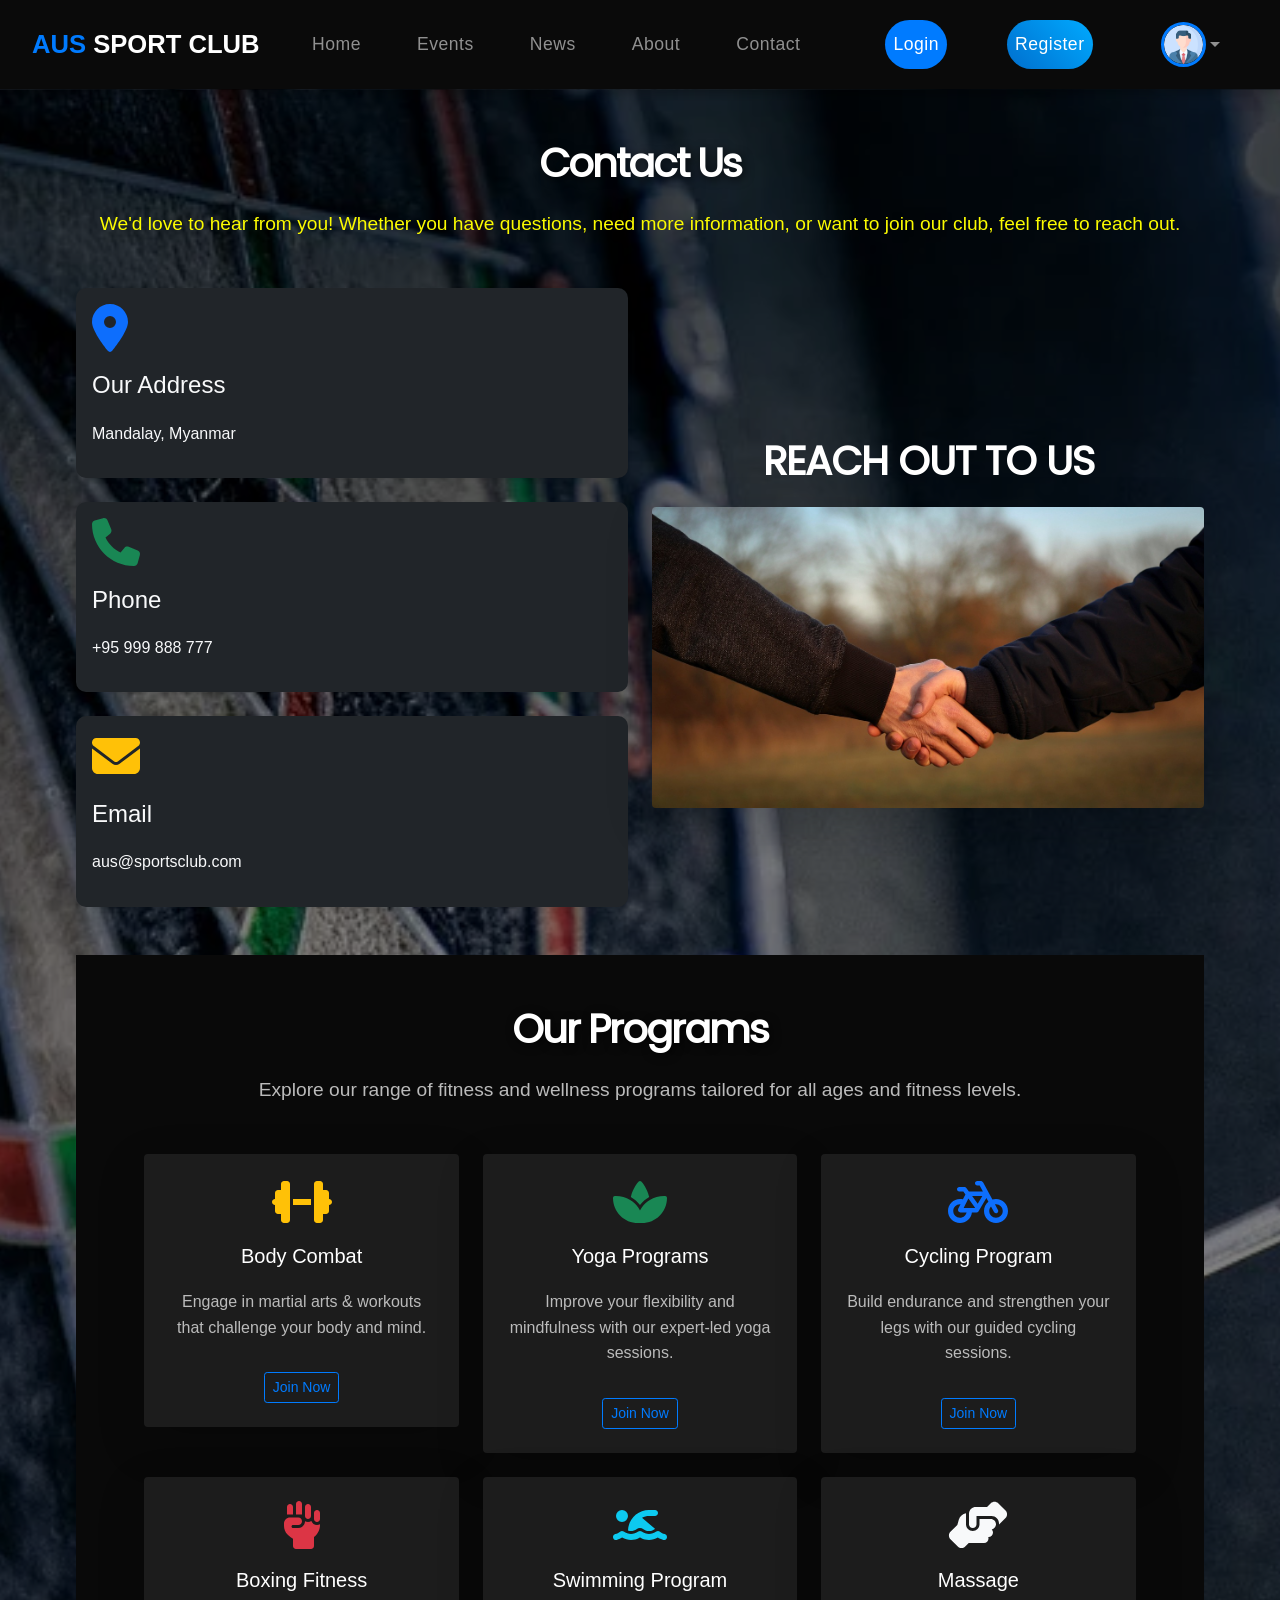
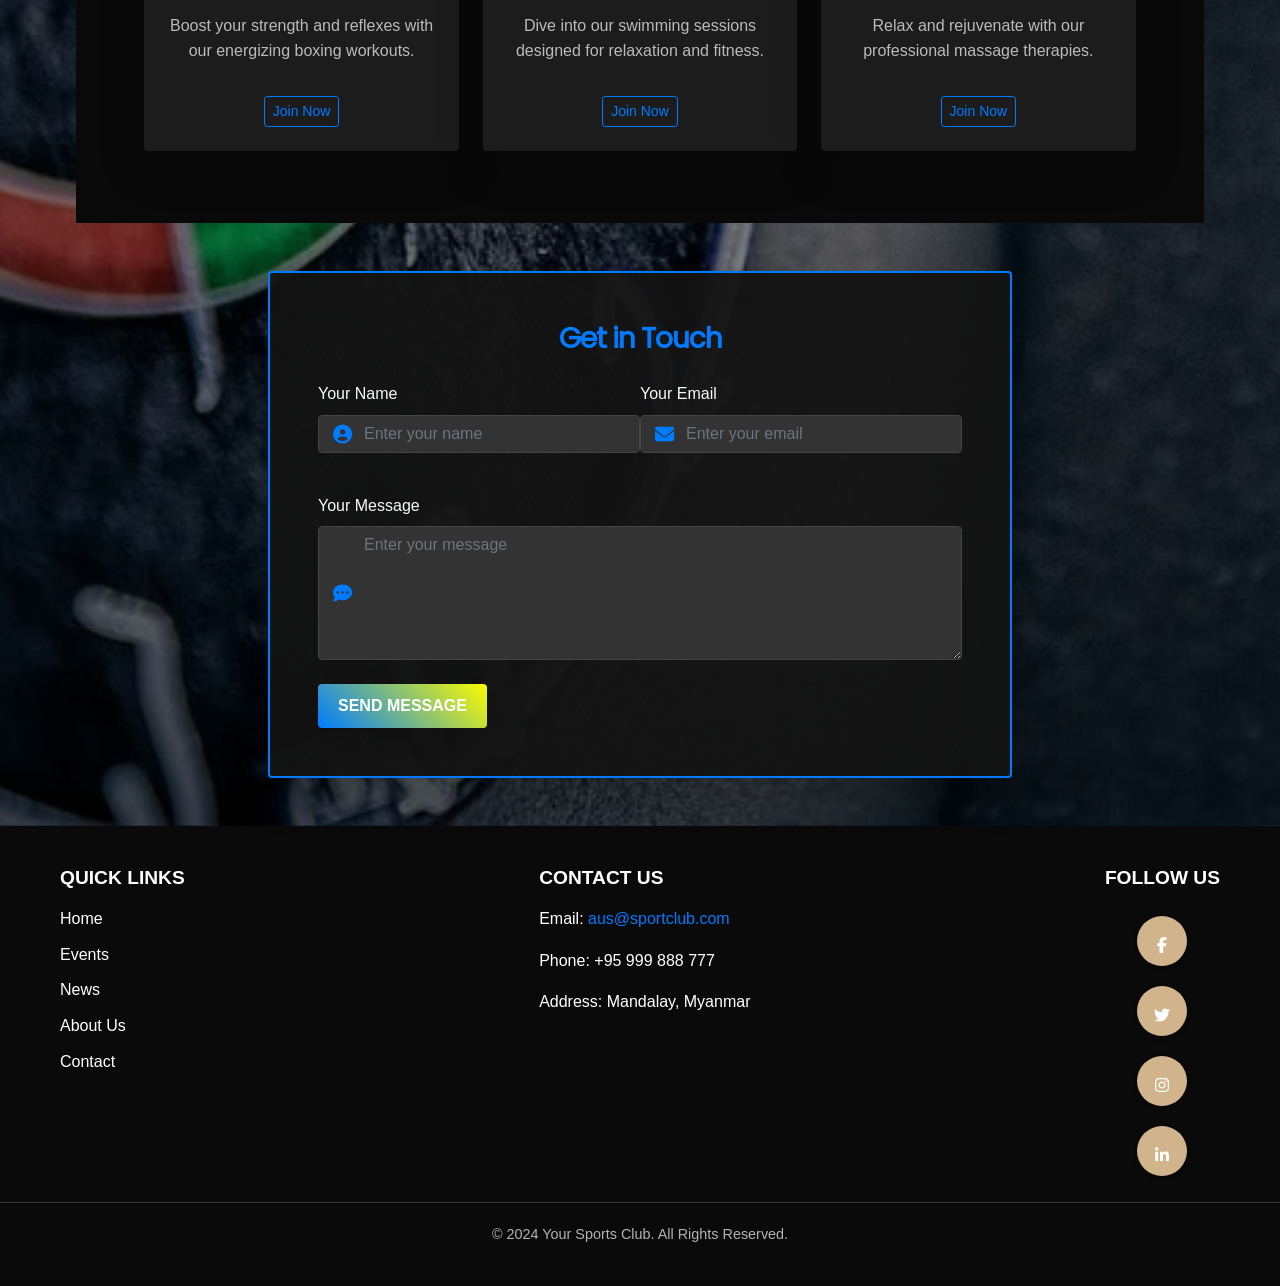
==== assets/html/contactus.html @ 4ab343d8 "index page,events page, news page, contact us page, about us page & all of the set up done" ====
<!DOCTYPE html>
<html lang="en">
  <head>
    <meta charset="UTF-8" />
    <meta name="viewport" content="width=device-width, initial-scale=1.0" />
    <title>AUS Sport Club</title>

    <!-- AOS Library CSS Link -->
    <link rel="stylesheet" href="../../dist/libraries/aos/aos.css" />

    <!-- Bootstrap Library CSS Link -->
    <link
      rel="stylesheet"
      href="../../dist/libraries/bootstrap-5.0.2/css/bootstrap.min.css"
    />

    <!-- Font Awesome CSS Link -->
    <link
      rel="stylesheet"
      href="../../dist/libraries/fontawesome-free-6.7.1-web/css/all.min.css"
    />

    <!-- j-Query Ui CSS Link -->
    <link
      rel="stylesheet"
      href="../../dist/libraries/jquery-ui/jquery-ui.css"
    />

    <!-- Custom CSS Link -->
    <link rel="stylesheet" type="text/css" href="../css/style.css" />
    <link rel="stylesheet" type="text/css" href="../css/navbar.css" />
    <link rel="stylesheet" type="text/css" href="../css/footer.css" />
    <link rel="stylesheet" type="text/css" href="../css/contactus.css" />
  </head>
  <body>
    <!-- NavBar Section -->
    <nav class="navbar navbar-expand-lg navbar-dark cstm-navbar">
      <div class="container-fluid">
        <!-- Brand Name -->
        <a class="navbar-brand text-uppercase fw-bold" href="#">
          <span class="brand-highlight">AUS</span> Sport Club
        </a>
        <!-- Mobile Toggle -->
        <button
          class="navbar-toggler"
          type="button"
          data-bs-toggle="collapse"
          data-bs-target="#navbarContent"
          aria-controls="navbarContent"
          aria-expanded="false"
          aria-label="Toggle navigation"
        >
          <span class="navbar-toggler-icon"></span>
        </button>
        <!-- Navigation Menu -->
        <div class="collapse navbar-collapse" id="navbarContent">
          <ul class="navbar-nav mx-auto d-flex align-items-center">
            <li class="nav-item">
              <a class="nav-link" href="./index.html">Home</a>
            </li>
            <li class="nav-item">
              <a class="nav-link" href="./events.html">Events</a>
            </li>
            <li class="nav-item">
              <a class="nav-link" href="./news.html">News</a>
            </li>
            <li class="nav-item">
              <a class="nav-link" href="./aboutus.html">About</a>
            </li>
            <li class="nav-item">
              <a class="nav-link" href="./contactus.html">Contact</a>
            </li>
          </ul>
          <!-- Login/Register/Profile -->
          <ul class="navbar-nav ms-auto d-flex align-items-center">
            <li class="nav-item">
              <a class="nav-link btn-login" href="#login">Login</a>
            </li>
            <li class="nav-item">
              <a class="nav-link btn-register" href="#register">Register</a>
            </li>
            <li class="nav-item dropdown">
              <a
                class="nav-link dropdown-toggle profile-dropdown"
                href="#"
                id="profileMenu"
                role="button"
                data-bs-toggle="dropdown"
                aria-expanded="false"
              >
                <img
                  src="../../dist/img/profile.png"
                  alt="Profile"
                  class="rounded-circle profile-pic"
                />
              </a>
              <ul
                class="dropdown-menu dropdown-menu-end"
                aria-labelledby="profileMenu"
              >
                <li><a class="dropdown-item" href="#profile">Profile</a></li>
                <li><a class="dropdown-item" href="#settings">Settings</a></li>
                <li><a class="dropdown-item" href="#logout">Logout</a></li>
              </ul>
            </li>
          </ul>
        </div>
      </div>
    </nav>
    <!-- NavBar Section -->

    <!-- Contact Us Section -->
    <section id="contact-us" class="py-5">
      <div class="container">
        <!-- Heading Section -->
        <div class="text-center mb-5" data-aos="fade-up">
          <h2 class="text-white">Contact Us</h2>
          <p class="lead">
            We'd love to hear from you! Whether you have questions, need more
            information, or want to join our club, feel free to reach out.
          </p>
        </div>

        <!-- Contact Information with Image and Form Section -->
        <div class="row align-items-center">
          <!-- Contact Information -->
          <div
            class="col-md-6 mb-5"
            data-aos="fade-right"
            data-aos-duration="1000"
          >
            <div class="row">
              <div class="col-12 mb-4" data-aos="zoom-in" data-aos-delay="200">
                <div class="card border-0 shadow-sm h-100 bg-dark text-light">
                  <div class="card-body">
                    <i
                      class="fas fa-map-marker-alt fa-3x text-primary mb-3"
                    ></i>
                    <h4>Our Address</h4>
                    <p>Mandalay, Myanmar</p>
                  </div>
                </div>
              </div>
              <div class="col-12 mb-4" data-aos="zoom-in" data-aos-delay="400">
                <div class="card border-0 shadow-sm h-100 bg-dark text-light">
                  <div class="card-body">
                    <i class="fas fa-phone fa-3x text-success mb-3"></i>
                    <h4>Phone</h4>
                    <p>+95 999 888 777</p>
                  </div>
                </div>
              </div>
              <div class="col-12" data-aos="zoom-in" data-aos-delay="600">
                <div class="card border-0 shadow-sm h-100 bg-dark text-light">
                  <div class="card-body">
                    <i class="fas fa-envelope fa-3x text-warning mb-3"></i>
                    <h4>Email</h4>
                    <p>aus@sportsclub.com</p>
                  </div>
                </div>
              </div>
            </div>
          </div>

          <!-- Contact Form -->
          <div class="col-md-6" data-aos="fade-left" data-aos-duration="1200">
            <div class="contact-image" data-aos="zoom-in" data-aos-delay="200">
              <h1>Reach out to us</h1>
              <img
                src="../../dist/img/contact/img1.png"
                alt="Contact Image"
                class="img-fluid rounded shadow-lg full-width-img"
              />
            </div>
          </div>
        </div>

        <!-- Programs Section -->
        <section id="our-programs" class="py-5">
          <div class="container">
            <!-- Section Heading -->
            <div class="text-center mb-5" data-aos="fade-up">
              <h2 class="text-white">Our Programs</h2>
              <p class="lead text-muted">
                Explore our range of fitness and wellness programs tailored for
                all ages and fitness levels.
              </p>
            </div>

            <!-- Programs Grid -->
            <div class="row text-center">
              <!-- Program Card 1 -->
              <div
                class="col-md-4 mb-4"
                data-aos="fade-up"
                data-aos-delay="100"
              >
                <div class="program-card shadow-lg p-4 rounded">
                  <i class="fa-solid fa-dumbbell fa-3x text-warning mb-3"></i>
                  <h5 class="text-white">Body Combat</h5>
                  <p class="text-muted">
                    Engage in martial arts & workouts that challenge your body
                    and mind.
                  </p>
                  <a href="#contact" class="btn btn-outline-light btn-sm mt-3"
                    >Join Now</a
                  >
                </div>
              </div>

              <!-- Program Card 2 -->
              <div
                class="col-md-4 mb-4"
                data-aos="fade-up"
                data-aos-delay="200"
              >
                <div class="program-card shadow-lg p-4 rounded">
                  <i class="fas fa-spa fa-3x text-success mb-3"></i>
                  <h5 class="text-white">Yoga Programs</h5>
                  <p class="text-muted">
                    Improve your flexibility and mindfulness with our expert-led
                    yoga sessions.
                  </p>
                  <a href="#contact" class="btn btn-outline-light btn-sm mt-3"
                    >Join Now</a
                  >
                </div>
              </div>

              <!-- Program Card 3 -->
              <div
                class="col-md-4 mb-4"
                data-aos="fade-up"
                data-aos-delay="300"
              >
                <div class="program-card shadow-lg p-4 rounded">
                  <i class="fas fa-bicycle fa-3x text-primary mb-3"></i>
                  <h5 class="text-white">Cycling Program</h5>
                  <p class="text-muted">
                    Build endurance and strengthen your legs with our guided
                    cycling sessions.
                  </p>
                  <a href="#contact" class="btn btn-outline-light btn-sm mt-3"
                    >Join Now</a
                  >
                </div>
              </div>

              <!-- Program Card 4 -->
              <div
                class="col-md-4 mb-4"
                data-aos="fade-up"
                data-aos-delay="400"
              >
                <div class="program-card shadow-lg p-4 rounded">
                  <i class="fas fa-fist-raised fa-3x text-danger mb-3"></i>
                  <h5 class="text-white">Boxing Fitness</h5>
                  <p class="text-muted">
                    Boost your strength and reflexes with our energizing boxing
                    workouts.
                  </p>
                  <a href="#contact" class="btn btn-outline-light btn-sm mt-3"
                    >Join Now</a
                  >
                </div>
              </div>

              <!-- Program Card 5 -->
              <div
                class="col-md-4 mb-4"
                data-aos="fade-up"
                data-aos-delay="500"
              >
                <div class="program-card shadow-lg p-4 rounded">
                  <i class="fas fa-swimmer fa-3x text-info mb-3"></i>
                  <h5 class="text-white">Swimming Program</h5>
                  <p class="text-muted">
                    Dive into our swimming sessions designed for relaxation and
                    fitness.
                  </p>
                  <a href="#contact" class="btn btn-outline-light btn-sm mt-3"
                    >Join Now</a
                  >
                </div>
              </div>

              <!-- Program Card 6 -->
              <div
                class="col-md-4 mb-4"
                data-aos="fade-up"
                data-aos-delay="600"
              >
                <div class="program-card shadow-lg p-4 rounded">
                  <i class="fas fa-hands-helping fa-3x text-light mb-3"></i>
                  <h5 class="text-white">Massage</h5>
                  <p class="text-muted">
                    Relax and rejuvenate with our professional massage
                    therapies.
                  </p>
                  <a href="#contact" class="btn btn-outline-light btn-sm mt-3"
                    >Join Now</a
                  >
                </div>
              </div>
            </div>
          </div>
        </section>

        <!-- Contact Form -->
        <div class="row mt-5">
          <div class="col-md-8 offset-md-2">
            <div
              class="contact-form-wrapper position-relative p-4 rounded shadow-lg"
              data-aos="fade-up"
              data-aos-duration="1500"
            >
              <!-- Background Overlay -->
              <div class="contact-bg-overlay"></div>

              <!-- Contact Form Content -->
              <form
                id="contactForm"
                action="#"
                method="POST"
                class="position-relative p-4 rounded text-light"
              >
                <h3 class="text-center mb-4">Get in Touch</h3>
                <div class="form-row mb-4">
                  <!-- Name Field -->
                  <div class="col-md-6 mb-3 position-relative">
                    <label for="name" class="form-label">Your Name</label>
                    <div class="input-icon-wrapper">
                      <i class="fas fa-user-circle form-icon"></i>
                      <input
                        type="text"
                        class="form-control"
                        id="name"
                        placeholder="Enter your name"
                        required
                      />
                    </div>
                  </div>
                  <!-- Email Field -->
                  <div class="col-md-6 mb-3 position-relative">
                    <label for="email" class="form-label">Your Email</label>
                    <div class="input-icon-wrapper">
                      <i class="fas fa-envelope form-icon"></i>
                      <input
                        type="email"
                        class="form-control"
                        id="email"
                        placeholder="Enter your email"
                        required
                      />
                    </div>
                  </div>
                </div>

                <!-- Message Field -->
                <div class="form-row mb-4">
                  <div class="col-md-12 position-relative">
                    <label for="message" class="form-label">Your Message</label>
                    <div class="input-icon-wrapper">
                      <i class="fas fa-comment-dots form-icon"></i>
                      <textarea
                        class="form-control"
                        id="message"
                        rows="5"
                        placeholder="Enter your message"
                        required
                      ></textarea>
                    </div>
                  </div>
                </div>

                <!-- Submit Button -->
                <button
                  type="submit"
                  class="btn button-3 btn-lg btn-block shadow-lg"
                >
                  Send Message
                </button>
              </form>
            </div>
          </div>
        </div>
      </div>
    </section>
    <!-- Contact Us Section -->

    <!-- Footer Section -->
    <footer class="footer">
      <div class="footer-container">
        <!-- Footer Navigation -->
        <div class="footer-nav">
          <h5 class="footer-title">Quick Links</h5>
          <ul class="footer-links">
            <li><a href="./index.html">Home</a></li>
            <li><a href="./events.html">Events</a></li>
            <li><a href="./news.html">News</a></li>
            <li><a href="./aboutus.html">About Us</a></li>
            <li><a href="./contactus.html">Contact</a></li>
          </ul>
        </div>

        <!-- Contact Information -->
        <div class="footer-contact">
          <h5 class="footer-title">Contact Us</h5>
          <p>Email: <a href="mailto:info@example.com">aus@sportclub.com</a></p>
          <p>Phone: +95 999 888 777</p>
          <p>Address: Mandalay, Myanmar</p>
        </div>

        <!-- Social Media Links -->
        <div class="footer-social">
          <h5 class="footer-title">Follow Us</h5>
          <ul class="social-icons">
            <li>
              <a href="#" class="social-icon"
                ><i class="fab fa-facebook-f"></i
              ></a>
            </li>
            <li>
              <a href="#" class="social-icon"><i class="fab fa-twitter"></i></a>
            </li>
            <li>
              <a href="#" class="social-icon"
                ><i class="fab fa-instagram"></i
              ></a>
            </li>
            <li>
              <a href="#" class="social-icon"
                ><i class="fab fa-linkedin-in"></i
              ></a>
            </li>
          </ul>
        </div>
      </div>

      <!-- Copyright Notice -->
      <div class="footer-bottom">
        <p>&copy; 2024 Your Sports Club. All Rights Reserved.</p>
      </div>
    </footer>
    <!-- Footer Section -->

    <!-- AOS Library JS Link -->
    <script src="../../dist/libraries/aos/aos.js"></script>
    <script>
      AOS.init();
    </script>

    <!-- Font Awesome Library JS Link -->
    <script src="../../dist/libraries/fontawesome-free-6.7.1-web/js/all.min.js"></script>

    <!-- Bootstrap Library JS Link -->
    <script src="../../dist/libraries/bootstrap-5.0.2/js/bootstrap.min.js"></script>

    <!-- j-Query Ui JS Link -->
    <script src="../../dist/libraries/jquery-ui/jquery-ui.js"></script>

    <!-- jQuery JS Link -->
    <script src="../../dist/libraries/jquery/jquery-3.7.1.min.js"></script>

    <!-- Custom JS Link -->
    <script src="../js/app.js"></script>
  </body>
</html>
---- assets/css/style.css ----
/****** 
    Typography & Color Schemes
******/

@font-face {
  font-family: "Poppins";
  src: url("../../dist/fonts/Poppins/Poppins-Regular.ttf") format("woff2"),
    url("../../dist/fonts/Poppins-Regular.woff") format("woff");
  font-weight: normal;
  font-style: normal;
}

@font-face {
  font-family: "Roboto";
  src: url("../../dist/fonts/Roboto-Regular.woff2") format("woff2"),
    url("../../dist/fonts/Roboto-Regular.woff") format("woff");
  font-weight: normal;
  font-style: normal;
}

@font-face {
  font-family: "Oswald";
  src: url("../../dist/fonts/Oswald-Regular.woff2") format("woff2"),
    url("../../dist/fonts/Oswald-Regular.woff") format("woff");
  font-weight: normal;
  font-style: normal;
}

@font-face {
  font-family: "Font Awesome 6 Free";
  font-style: normal;
  font-weight: 900;
  src: url("../../dist/libraries/fontawesome-free-6.7.1-web/webfonts/fa-regular-400.woff2")
      format("woff2"),
    url("../../dist/libraries/fontawesome-free-6.7.1-web/webfonts/fa-regular-400.ttf")
      format("tff");
}

:root {
  --uno-color: #fff;
  --dos-color: #090909;
  --tres-color: #fbfb00;
  --cuatro-color: #d2b48c;
  --cinco-color: #007bff;

  --text-primary: var(--dos-color);
  --text-secondary: var(--cuatro-color);
  --bg-primary: var(--uno-color);
  --bg-secondary: var(--cinco-color);

  --h1-f-s: clamp(32px, 5vw, 40px);
  --h2-f-s: clamp(28px, 4vw, 32px);
  --h3-f-s: clamp(24px, 3.5vw, 28px);
  --h4-f-s: clamp(20px, 3vw, 26px);
  --h5-f-s: clamp(18px, 2.5vw, 24px);
  --h6-f-s: clamp(16px, 2vw, 22px);

  --body-line-height: 1.6;
  --heading-line-height: 1.3;
  --section-padding: 60px;
  --element-margin: 20px;
}

/****** 
    Fallback Fonts 
******/

body {
  font-family: "Roboto", Arial, sans-serif;
}

h1,
h2,
h3,
.heading {
  font-family: "Poppins", Verdana, sans-serif;
}

h4,
h5,
h6,
.accent-text {
  font-family: "Oswald", Georgia, serif;
}

/****** 
    General 
******/

* {
  -webkit-box-sizing: border-box;
  -moz-box-sizing: border-box;
  box-sizing: border-box;
  margin: 0;
  padding: 0;
}

body {
  line-height: var(--body-line-height);
  font-family: "Roboto", sans-serif;
  width: 100%;

  color: var(--text-primary);
  background-color: var(--bg-primary);
}

a {
  color: var(--cinco-color);
  text-decoration: none;
}

h1,
h2,
h3,
.heading {
  font-family: "Poppins", sans-serif;
  line-height: var(--heading-line-height);
  margin-bottom: var(--element-margin);
}

h4,
h5,
h6,
.accent-text {
  font-family: "Oswald", sans-serif;
  line-height: var(--heading-line-height);
  margin-bottom: var(--element-margin);
}

h1 {
  font-size: var(--h1-f-s);
  font-weight: bold;
  letter-spacing: -1px;
  text-transform: uppercase;
}

h2 {
  font-size: var(--h2-f-s);
  font-weight: bold;
  letter-spacing: -2px;
}

h3 {
  font-size: var(--h3-f-s);
  font-weight: bold;
  letter-spacing: -1px;
  margin: 0;
}

[data-aos] {
  transition: transform 0.6s ease, opacity 0.6s ease;
}

/****** 
    Utilities 
******/

.mt-1 {
  margin-top: 10px;
}
.mt-2 {
  margin-top: 20px;
}
.pt-1 {
  padding-top: 10px;
}
.pt-2 {
  padding-top: 20px;
}
.text-center {
  text-align: center;
}
.text-left {
  text-align: left;
}
.text-right {
  text-align: right;
}

.container {
  width: 90%;
  max-width: 1200px;
  margin: 0 auto;
}

.section {
  padding: var(--section-padding) 0;
}

.section-dark {
  background-color: var(--bg-secondary);
  color: var(--uno-color);
}

.text-uppercase {
  text-transform: uppercase;
}

.text-lowercase {
  text-transform: lowercase;
}

.text-capitalize {
  text-transform: capitalize;
}

.text-muted {
  color: var(--text-secondary);
}

.grid {
  display: grid;
  gap: 20px;
}

.grid-2 {
  grid-template-columns: repeat(2, 1fr);
}

.grid-3 {
  grid-template-columns: repeat(3, 1fr);
}

.grid-auto {
  grid-template-columns: repeat(auto-fit, minmax(300px, 1fr));
}

/****** 
    Form 
******/

input,
textarea,
select {
  width: 100%;
  padding: 10px;
  font-family: "Roboto", sans-serif;
  font-size: 16px;
  border: 1px solid var(--cuatro-color);
  border-radius: 4px;
  background-color: var(--bg-primary);
  color: var(--text-primary);
  box-sizing: border-box;
}

input:focus,
textarea:focus,
select:focus {
  border-color: var(--cinco-color);
  outline: none;
}

button,
input[type="submit"] {
  cursor: pointer;
}

input.error {
  border-color: #dc3545;
  background-color: #f8d7da;
}

input.success {
  border-color: #28a745;
  background-color: #d4edda;
}

/****** 
    Buttons 
******/

.button-1 {
  display: inline-block;
  padding: 10px 20px;
  font-family: "Roboto", sans-serif;
  font-size: 16px;
  font-weight: bold;
  text-transform: uppercase;
  color: var(--uno-color);
  background-color: var(--cinco-color);
  border: none;
  border-radius: 4px;
  cursor: pointer;
  transition: background-color 0.3s ease;
}

.button-1:hover {
  background-color: var(--tres-color);
}

.button-2 {
  display: inline-block;
  padding: 10px 20px;
  font-family: "Roboto", sans-serif;
  font-size: 16px;
  font-weight: bold;
  text-transform: uppercase;
  color: var(--cinco-color);
  background-color: transparent;
  border: 2px solid var(--cinco-color);
  border-radius: 4px;
  cursor: pointer;
  transition: all 0.3s ease;
}

.button-2:hover {
  background-color: var(--cinco-color);
  color: var(--uno-color);
}

.button-3 {
  display: inline-block;
  padding: 10px 20px;
  font-family: "Roboto", sans-serif;
  font-size: 16px;
  font-weight: bold;
  text-transform: uppercase;
  color: var(--uno-color);
  background: linear-gradient(45deg, var(--cinco-color), var(--tres-color));
  border: none;
  border-radius: 4px;
  box-shadow: 0 4px 6px rgba(0, 0, 0, 0.1);
  cursor: pointer;
  transition: transform 0.3s ease, box-shadow 0.3s ease;
}

.button-3:hover {
  transform: translateY(-2px);
  box-shadow: 0 6px 8px rgba(0, 0, 0, 0.2);
}

.button-4 {
  display: inline-block;
  padding: 12px 24px;
  font-family: "Roboto", sans-serif;
  font-size: 16px;
  font-weight: bold;
  text-transform: uppercase;
  color: var(--uno-color);
  background-color: var(--cinco-color);
  border: none;
  border-radius: 4px;
  box-shadow: 0 4px 6px rgba(0, 0, 0, 0.1);
  cursor: pointer;
  position: relative;
  overflow: hidden;
  z-index: 0;
  transition: all 0.3s ease;
}

.button-4::before {
  content: "";
  position: absolute;
  top: 50%;
  left: 50%;
  width: 0;
  height: 0;
  background: radial-gradient(circle, var(--tres-color), transparent);
  transform: translate(-50%, -50%);
  border-radius: 50%;
  z-index: -1;
  transition: width 0.5s ease, height 0.5s ease;
}

.button-4:hover {
  color: var(--dos-color);
  transform: translateY(-2px);
  box-shadow: 0 6px 8px rgba(0, 0, 0, 0.2);
}

.button-4:hover::before {
  width: 200%;
  height: 200%;
}

.button-5 {
  display: inline-block;
  padding: 12px 24px;
  font-family: "Roboto", sans-serif;
  font-size: 16px;
  font-weight: bold;
  text-transform: uppercase;
  color: var(--uno-color);
  background-color: transparent;
  border: 2px solid var(--cinco-color);
  border-radius: 30px;
  position: relative;
  cursor: pointer;
  transition: all 0.3s ease;
  overflow: hidden;
}

.button-5::after {
  content: "";
  position: absolute;
  top: 50%;
  left: 50%;
  width: 100%;
  height: 100%;
  background-color: var(--cinco-color);
  border-radius: 50%;
  transition: all 0.3s ease;
  transform: translate(-50%, -50%) scale(0);
  z-index: -1;
}

.button-5:hover {
  color: var(--dos-color);
  border-color: var(--tres-color);
}

.button-5:hover::after {
  transform: translate(-50%, -50%) scale(1.2);
}

.button-5:focus {
  outline: none;
}

.button-1:focus,
.button-2:focus,
.button-3:focus,
.button-4:focus,
.button-5:focus,
a:focus {
  outline: 3px solid var(--cinco-color);
  outline-offset: 2px;
  border-radius: 50%;
}

/****** 
    Transition 
******/

.fade-in {
  animation: fadeIn 0.5s ease-in-out;
}

@keyframes fadeIn {
  from {
    opacity: 0;
  }
  to {
    opacity: 1;
  }
}

/****** 
    Responsive 
******/

@media (max-width: 768px) {
  h1 {
    font-size: calc(var(--h1-f-s) - 8px);
  }

  .row {
    flex-direction: column;
  }

  .col-6 {
    max-width: 100%;
  }

  .button-1,
  .button-2,
  .button-3 {
    width: 100%;
  }
}
---- assets/css/navbar.css ----
/* 
-- Navbar --  
*/
.cstm-navbar {
  background-color: #0a0a0a;
  padding: 14px 20px;
  box-shadow: 0 4px 10px rgba(0, 0, 0, 0.3);
  z-index: 1000;
}

.navbar-brand {
  font-size: 1.6rem;
  color: #ffffff;
  text-transform: uppercase;
}

.brand-highlight {
  color: #007bff;
}

.navbar-nav .nav-link {
  display: flex;
  align-items: center;
  color: #fff;
  margin: auto 20px;
  font-size: 1.1rem;
  text-transform: capitalize;
  font-weight: 500;
  letter-spacing: 0.5px;
  transition: color 0.3s ease, transform 0.3s ease;
}

.navbar-nav .nav-link:hover {
  color: #fbfb00 !important;
  transform: translateY(-2px);
}

.navbar-nav.ms-auto .nav-item {
  margin-left: 20px;
}

.btn-login,
.btn-register {
  font-weight: 600;
  font-size: 16px;
  padding: 10px 25px;
  border-radius: 30px;
  transition: all 0.3s ease;
}

.btn-login {
  background-color: #007bff !important;
  color: #fff !important;
  border: none;
}

.btn-login:hover {
  background-color: #0056b3 !important;
  color: #fbfb00 !important;
  box-shadow: 0 6px 12px rgba(0, 0, 0, 0.2);
}

.btn-register {
  background: linear-gradient(45deg, #006fce, #00aaff);
  color: #fff !important;
  border: none;
  padding: 10px 25px;
  border-radius: 30px;
  transition: all 0.3s ease;
}

.btn-register:hover {
  color: #fbfb00 !important;
  background: linear-gradient(45deg, #005bb5, #00bfff);
  box-shadow: 0 6px 12px rgba(0, 0, 0, 0.2);
}

.profile-dropdown {
  display: flex;
  align-items: center;
  position: relative;
}

.profile-pic {
  width: 45px;
  height: 45px;
  border: 3px solid #007bff;
  cursor: pointer;
  transition: transform 0.3s ease, border-color 0.3s ease;
}

.profile-pic:hover {
  border-color: #fbfb00;
  transform: scale(1.1);
}

.dropdown-menu {
  background-color: #1c1c1c;
  border-radius: 8px;
  box-shadow: 0 6px 14px rgba(0, 0, 0, 0.3);
  opacity: 0;
  visibility: hidden;
  transition: opacity 0.3s ease, visibility 0s 0.3s;
}

.dropdown-menu.show {
  opacity: 1;
  visibility: visible;
}

.dropdown-menu .dropdown-item {
  color: #b3b3b3;
  padding: 12px 25px;
  border-radius: 5px;
  font-weight: 500;
  transition: color 0.3s ease, background-color 0.3s ease;
}

.dropdown-menu .dropdown-item:hover {
  background-color: #007bff;
  color: #fff;
  transform: translateX(5px);
}

/* 
---Responsive---
 */
@media (max-width: 768px) {
  .navbar-nav .nav-link,
  .btn-login,
  .btn-register {
    text-align: center;
    margin: 10px 0;
  }

  .profile-dropdown .profile-pic {
    width: 40px;
    height: 40px;
  }
}
---- assets/css/footer.css ----
/****** 
Footer Section
******/
.footer {
  background-color: #0a0a0a;
  color: #fff;
  padding: 40px 0;
  font-size: 1rem;
  text-align: left;
}

.footer-container {
  display: flex;
  justify-content: space-between;
  align-items: flex-start;
  max-width: 1200px;
  margin: 0 auto;
  padding: 0 20px;
}

/* Title styling for sections */
.footer-title {
  font-size: 1.2rem;
  margin-bottom: 15px;
  text-transform: uppercase;
  font-weight: bold;
  color: #fff;
}

/* Links and Icons Styling */
.footer-links,
.footer-social .social-icons {
  list-style-type: none;
  padding: 0;
}

.footer-links li,
.social-icons li {
  margin: 10px 0;
}

.footer-links a,
.social-icons a {
  color: #fff;
  text-decoration: none;
  font-size: 1rem;
  transition: color 0.3s ease;
}

.footer-links a:hover,
.social-icons a:hover {
  color: #fbfb00;
}

/* Social Icons Section */

.social-icons {
  display: flex;
  align-items: center;
  justify-content: space-around;
  flex-direction: column;
}

.social-icon {
  font-size: 20px;
  color: #fff;
  background-color: #d2b48c;
  padding: 12px;
  border-radius: 50%;
  transition: all 0.3s ease;
  display: inline-block;
  box-shadow: 0 2px 5px rgba(0, 0, 0, 0.1);
  width: 50px;
  height: 50px;
  text-align: center;
  line-height: 35px;
}

.social-icon:hover {
  background-color: #007bff;
  transform: scale(1.1);
}

.social-icon i {
  font-size: 22px;
  transition: color 0.3s ease;
}

.social-icon:hover i {
  color: #fbfb00;
}

.footer-bottom {
  text-align: center;
  padding-top: 20px;
  border-top: 1px solid #333;
  font-size: 0.9rem;
}

.footer-bottom p {
  margin: 0;
  color: #b3b3b3;
}

/* Responsive */
@media (max-width: 768px) {
  .footer-container {
    flex-direction: column;
    align-items: center;
    text-align: center;
  }

  .footer-links,
  .footer-social {
    margin-bottom: 20px;
  }

  .social-icons {
    gap: 10px;
  }

  .social-icon {
    font-size: 18px;
    padding: 8px;
  }

  .footer-bottom {
    padding-top: 15px;
  }
}
---- assets/css/contactus.css ----
#contact-us {
  position: relative;
  padding: 60px 0;
  background-image: url("../../dist/img/contact/img2.png");
  background-size: cover;
  background-position: center;
}

#contact-us::before {
  content: "";
  position: absolute;
  top: 0;
  left: 0;
  width: 100%;
  height: 100%;
  background-color: rgba(0, 0, 0, 0.5);
  z-index: 1;
}

#contact-us .container {
  position: relative;
  z-index: 2;
}

#contact-us h2 {
  font-size: 2.5rem;
  font-weight: 700;
  color: #fff;
  text-shadow: 2px 2px 10px rgba(0, 0, 0, 0.7);
}

#contact-us .lead {
  font-size: 1.2rem;
  color: #fbfb00;
}

#contact-us .card {
  border-radius: 10px;
  background-color: #090909;
  color: #fff;
  transition: transform 0.3s ease, box-shadow 0.3s ease;
}

#contact-us .card:hover {
  transform: scale(1.05);
  box-shadow: 0 10px 20px rgba(0, 0, 0, 0.2);
}

#contact-us .btn-primary {
  background-color: #007bff;
  border-color: #007bff;
  font-size: 1.2rem;
  transition: background-color 0.3s ease;
}

#contact-us .btn-primary:hover {
  background-color: #0056b3;
}

#contact-us .form-control {
  background-color: #333;
  color: #fbfb00;
  border: 1px solid #444;
  transition: background-color 0.3s ease;
}

#contact-us .form-control:focus {
  background-color: #555;
  border-color: #007bff;
}

#contact-us textarea {
  background-color: #333;
  color: #fbfb00;
  border: 1px solid #444;
}

#contact-us .form-row {
  margin-bottom: 15px;
  display: flex;
  justify-content: space-between;
  align-items: center;
}

#contact-us .card-body i {
  transition: transform 0.3s ease, color 0.3s ease;
}

#contact-us .card-body i:hover {
  transform: rotate(360deg);
  color: #f1c40f;
}

#contact-us .form-row {
  margin-bottom: 20px;
}

#contact-us .contact-image {
  text-align: center;
  height: 100%;
}

#contact-us .contact-image h1 {
  color: #fff;
}

#contact-us .contact-image img {
  max-width: 100%;
  border-radius: 10px;
}

#contact-us .form-row .col-md-6 {
  margin-bottom: 20px;
}

/* Programs Styling */

#our-programs {
  background-color: var(--dos-color);
}

.program-card {
  background-color: #1c1c1c;
  transition: transform 0.3s ease, box-shadow 0.3s ease;
}

.program-card:hover {
  transform: scale(1.05);
  box-shadow: 0 10px 20px rgba(255, 255, 255, 0.2);
}

#our-programs h2 {
  color: var(--uno-color);
}

#our-programs .text-muted {
  color: #bbbbbb !important;
}

#our-programs .btn-outline-light {
  border-color: var(--cinco-color);
  color: var(--cinco-color);
}

#our-programs .btn-outline-light:hover {
  background-color: var(--cinco-color);
  color: #fff;
}

/* Background overlay */
.contact-form-wrapper {
  background-color: rgba(20, 20, 20, 0.95);
  overflow: hidden;
  border: 2px solid var(--cinco-color);
  position: relative;
}

/* Form styling */
form {
  z-index: 1;
}

form h3 {
  color: var(--cinco-color);
  font-weight: 700;
}

/* Input field wrapper with icons */
.input-icon-wrapper {
  position: relative;
}

.form-icon {
  position: absolute;
  top: 50%;
  left: 15px;
  transform: translateY(-50%);
  color: var(--cinco-color);
  font-size: 1.2rem;
}

input.form-control,
textarea.form-control {
  padding-left: 45px;
  background-color: #1c1c1c;
  color: #fff;
  border: 1px solid #333;
}

input.form-control:focus,
textarea.form-control:focus {
  border-color: var(--cinco-color);
  box-shadow: 0 0 8px rgba(0, 123, 255, 0.5);
}

/* Button Styling */
.btn-outline-light {
  border-color: var(--cinco-color);
  color: var(--cinco-color);
  transition: background-color 0.3s ease, color 0.3s ease;
}

.btn-outline-light:hover {
  background-color: var(--cinco-color);
  color: #fff;
}

/* Form animations */
.contact-form-wrapper:hover {
  box-shadow: 0 15px 30px rgba(0, 0, 0, 0.6);
}
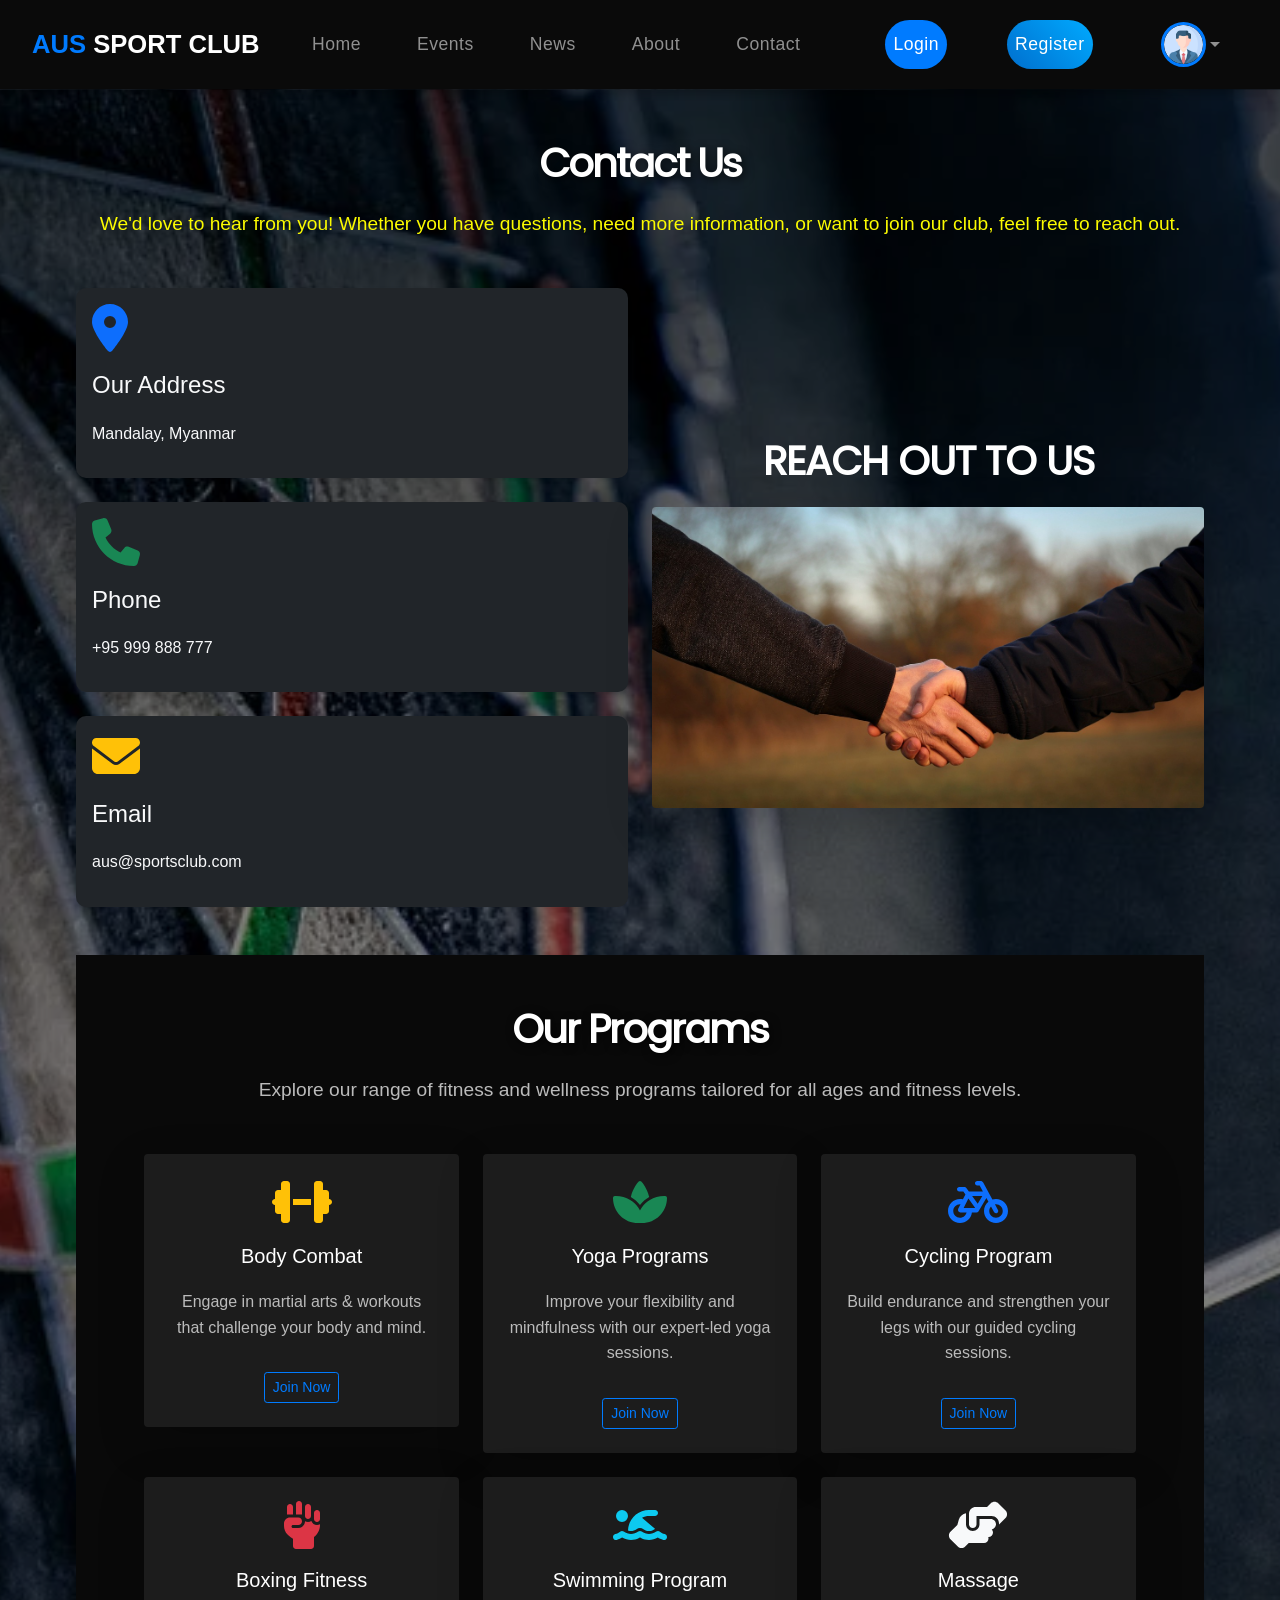
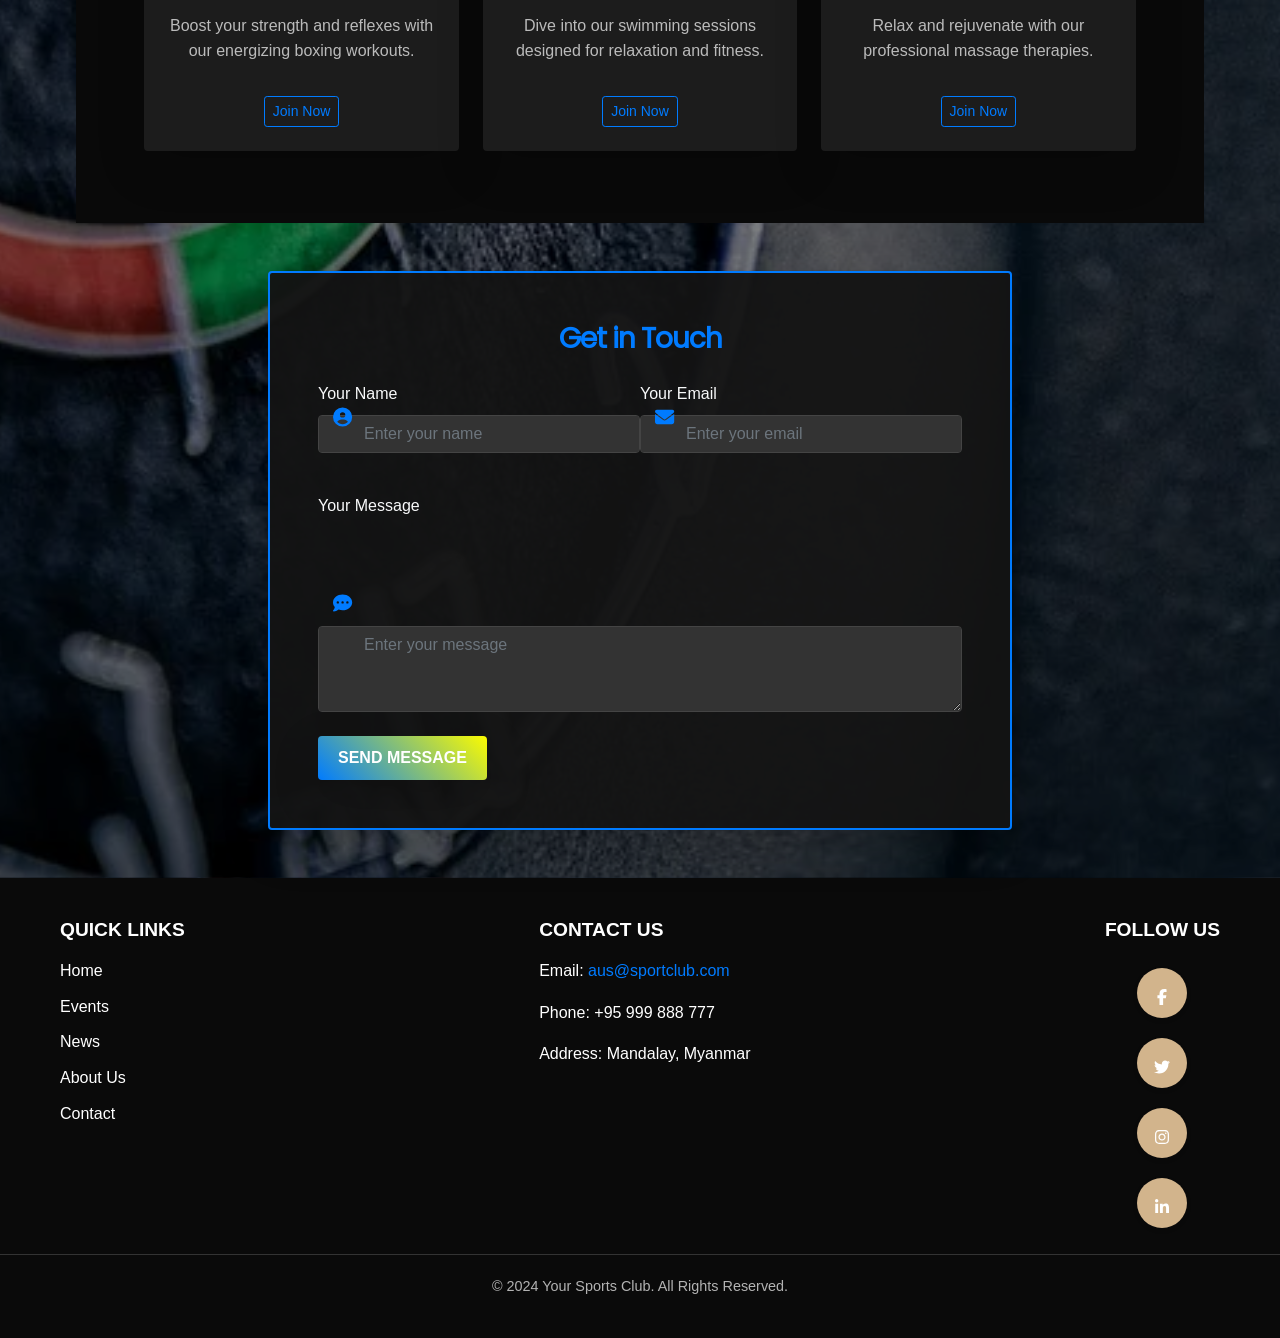
==== commit d0eb0cc5: "admin dashboard added" ====
--- a/assets/html/contactus.html
+++ b/assets/html/contactus.html
@@ -365,7 +365,7 @@
                       <textarea
                         class="form-control"
                         id="message"
-                        rows="5"
+                        rows="3"
                         placeholder="Enter your message"
                         required
                       ></textarea>
--- a/assets/css/contactus.css
+++ b/assets/css/contactus.css
@@ -166,8 +166,10 @@
 }
 
 /* Input field wrapper with icons */
-.input-icon-wrapper {
-  position: relative;
+
+.input-icon-wrapper textarea {
+  display: block;
+  margin-top: 100px;
 }
 
 .form-icon {
